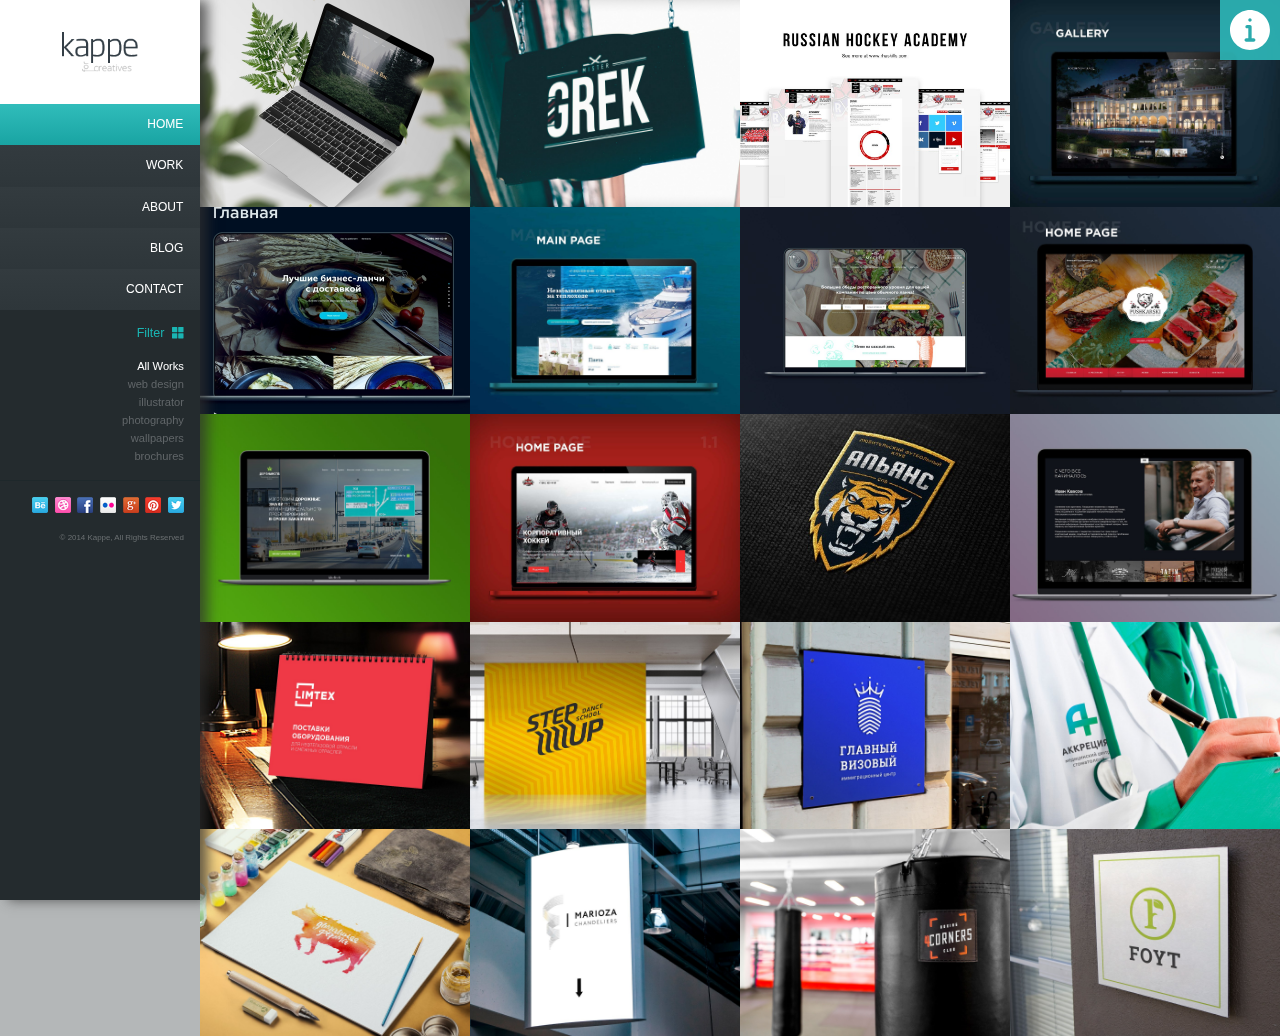
==== index.html @ 84b05da2 "Initial commit" ====
<!DOCTYPE html>
<html lang="ru">
<head>
    <meta charset="UTF-8">
    <title>Portfolio</title>
    <link rel="stylesheet" href="css/style.css">
    <script src="js/jquery.js"></script>
    <script src="js/control.js"></script>
</head>
<body>
   
   <div id="info_box">
       <ul>
           <li>
             <svg version="1.1" id="" xmlns="http://www.w3.org/2000/svg" xmlns:xlink="http://www.w3.org/1999/xlink" x="0px" y="0px"
	 viewBox="0 0 512.001 512.001" style="enable-background:new 0 0 512.001 512.001;" xml:space="preserve">
		<path d="M503.402,228.885L273.684,19.567c-10.083-9.189-25.288-9.188-35.367-0.001L8.598,228.886
			c-8.077,7.36-10.745,18.7-6.799,28.889c3.947,10.189,13.557,16.772,24.484,16.772h36.69v209.721
			c0,8.315,6.742,15.057,15.057,15.057h125.914c8.315,0,15.057-6.741,15.057-15.057V356.932h74.002v127.337
			c0,8.315,6.742,15.057,15.057,15.057h125.908c8.315,0,15.057-6.741,15.057-15.057V274.547h36.697
			c10.926,0,20.537-6.584,24.484-16.772C514.147,247.585,511.479,236.246,503.402,228.885z"/>
		<path d="M445.092,42.73H343.973l116.176,105.636v-90.58C460.149,49.471,453.408,42.73,445.092,42.73z"/>
</svg>
              9930 1234 5679 
           </li>
           <li>
             <svg version="1.1" id="" xmlns="http://www.w3.org/2000/svg" xmlns:xlink="http://www.w3.org/1999/xlink" x="0px" y="0px"
	 viewBox="0 0 512 512" style="enable-background:new 0 0 512 512;" xml:space="preserve">
			<path d="M10.688,95.156C80.958,154.667,204.26,259.365,240.5,292.01c4.865,4.406,10.083,6.646,15.5,6.646
				c5.406,0,10.615-2.219,15.469-6.604c36.271-32.677,159.573-137.385,229.844-196.896c4.375-3.698,5.042-10.198,1.5-14.719
				C494.625,69.99,482.417,64,469.333,64H42.667c-13.083,0-25.292,5.99-33.479,16.438C5.646,84.958,6.313,91.458,10.688,95.156z"/>
			<path d="M505.813,127.406c-3.781-1.76-8.229-1.146-11.375,1.542C416.51,195.01,317.052,279.688,285.76,307.885
				c-17.563,15.854-41.938,15.854-59.542-0.021c-33.354-30.052-145.042-125-208.656-178.917c-3.167-2.688-7.625-3.281-11.375-1.542
				C2.417,129.156,0,132.927,0,137.083v268.25C0,428.865,19.135,448,42.667,448h426.667C492.865,448,512,428.865,512,405.333
				v-268.25C512,132.927,509.583,129.146,505.813,127.406z"/>
</svg>
              contact@domain.com 
           </li>
           <li>
             <svg version="1.1" id="" xmlns="http://www.w3.org/2000/svg" xmlns:xlink="http://www.w3.org/1999/xlink" x="0px" y="0px"
	 viewBox="0 0 384 384" style="enable-background:new 0 0 384 384;" xml:space="preserve">
		<path d="M353.188,252.052c-23.51,0-46.594-3.677-68.469-10.906c-10.719-3.656-23.896-0.302-30.438,6.417l-43.177,32.594
			c-50.073-26.729-80.917-57.563-107.281-107.26l31.635-42.052c8.219-8.208,11.167-20.198,7.635-31.448
			c-7.26-21.99-10.948-45.063-10.948-68.583C132.146,13.823,118.323,0,101.333,0H30.813C13.823,0,0,13.823,0,30.813
			C0,225.563,158.438,384,353.188,384c16.99,0,30.813-13.823,30.813-30.813v-70.323C384,265.875,370.177,252.052,353.188,252.052z"
			/>
</svg>
              street address example 
           </li>
       </ul>
   </div>
   
    <header class="flex__jcontent_start">
        <div id="logo" class="main_flex__nowrap flex__jcontent_center flex__align-items_center">
            <img src="img/logo.png" alt="logo">
        </div>
        
        
        <button type="button" id="menu_btn">Menu</button>
        
        
        <nav id="main_nav">
            <li><a class="active" href="index.html">Home</a></li>
            <li><a href="work.html">Work</a></li>
            <li><a href="about.html">About</a></li>
            <li><a href="blog.html">Blog</a></li>
            <li><a href="contact.html">Contact</a></li>
        </nav>
        
        <div id="filter">
            <div id="title_filter" class="main_flex__nowrap flex__jcontent_end flex__align-content_center flex__align-items_center">
                Filter 
                <svg version="1.1" id="" xmlns="http://www.w3.org/2000/svg" xmlns:xlink="http://www.w3.org/1999/xlink" x="0px" y="0px"
	 viewBox="0 0 271.673 271.673" style="enable-background:new 0 0 271.673 271.673;" xml:space="preserve">

			<path d="M114.939,0H10.449C4.678,0,0,4.678,0,10.449v104.49c0,5.771,4.678,10.449,10.449,10.449h104.49
				c5.771,0,10.449-4.678,10.449-10.449V10.449C125.388,4.678,120.71,0,114.939,0z"/>
			<path d="M261.224,0h-104.49c-5.771,0-10.449,4.678-10.449,10.449v104.49c0,5.771,4.678,10.449,10.449,10.449h104.49
				c5.771,0,10.449-4.678,10.449-10.449V10.449C271.673,4.678,266.995,0,261.224,0z"/>
			<path d="M114.939,146.286H10.449C4.678,146.286,0,150.964,0,156.735v104.49c0,5.771,4.678,10.449,10.449,10.449h104.49
				c5.771,0,10.449-4.678,10.449-10.449v-104.49C125.388,150.964,120.71,146.286,114.939,146.286z"/>
			<path d="M261.224,146.286h-104.49c-5.771,0-10.449,4.678-10.449,10.449v104.49c0,5.771,4.678,10.449,10.449,10.449h104.49
				c5.771,0,10.449-4.678,10.449-10.449v-104.49C271.673,150.964,266.995,146.286,261.224,146.286z"/>
</svg>
            </div>
            
            <ul>
                <li><a class="active" href="#">All Works</a></li>
                <li><a href="#">web design</a></li>
                <li><a href="#">illustrator</a></li>
                <li><a href="#">photography</a></li>
                <li><a href="#">wallpapers</a></li>
                <li><a href="#">brochures</a></li>
            </ul>
        </div>
        
        <div id="soc_bar" class="main_flex__nowrap flex__jcontent_end flex__align-items_center">
            <a href="#"><img src="img/soc-icon/webicon-behance.png" alt=""></a>
            <a href="#"><img src="img/soc-icon/webicon-dribbble.png" alt=""></a>
            <a href="#"><img src="img/soc-icon/webicon-facebook.png" alt=""></a>
            <a href="#"><img src="img/soc-icon/webicon-flickr.png" alt=""></a>
            <a href="#"><img src="img/soc-icon/webicon-googleplus.png" alt=""></a>
            <a href="#"><img src="img/soc-icon/webicon-pinterest.png" alt=""></a>
            <a href="#"><img src="img/soc-icon/webicon-twitter.png" alt=""></a>
        </div>
        
        <P id="cop">© 2014 Kappe, All Rights Reserved</P>
        
    </header>
    
    <main>
        
        <div class="work_list main_flex flex__jcontent_start">
          
          <!-- первая работа -->
           
            <div class="work_box">
               
                <img src="img/Works/01_Karelia_Nord/01.jpg" alt="">
                
                <a href="#">
                    <h2>Cool App Design</h2>
                    <h3>development, mobile</h3>
                    <p class="arrow">
                        <svg  viewBox="-18 -18 572.00902 572"  xmlns="http://www.w3.org/2000/svg"><path d="m279.628906 143.855469c-4.851562-4.855469-12.722656-4.855469-17.582031 0-4.855469 4.851562-4.855469 12.726562 0 17.582031l94.164063 94.164062h-250.191407c-6.886719 0-12.472656 5.585938-12.472656 12.472657 0 6.890625 5.585937 12.472656 12.472656 12.472656h250.066407l-94.164063 94.164063c-2.335937 2.328124-3.648437 5.496093-3.648437 8.792968 0 3.300782 1.3125 6.460938 3.648437 8.792969 2.335937 2.355469 5.535156 3.660156 8.855469 3.617187 3.308594-.015624 6.484375-1.3125 8.851562-3.617187l115.367188-115.363281c2.347656-2.351563 3.65625-5.542969 3.621094-8.859375-.023438-3.308594-1.320313-6.472657-3.621094-8.851563zm0 0"/><path d="m268.15625-.0742188c-108.457031-.0195312-206.242188 65.3085938-247.746094 165.5117188-41.496094 100.207031-18.542968 215.542969 58.171875 292.210938 104.703125 104.703124 274.453125 104.703124 379.152344 0 104.699219-104.695313 104.699219-274.445313 0-379.148438-50.167969-50.453125-118.429687-78.746094-189.578125-78.5742188zm0 511.3554688c-134.074219 0-243.203125-109.132812-243.203125-243.207031s109.128906-243.203125 243.203125-243.203125 243.207031 109.128906 243.207031 243.203125-109.132812 243.207031-243.207031 243.207031zm0 0"/></svg>
                    </p>
                </a>
                
            </div>
               
            <!-- вторая работа -->
                
            <div class="work_box">
               
                <img src="img/Works/02_Mr_Greek/01.jpg" alt="">
                
                <a href="#">
                    <h2>Cool App Design</h2>
                    <h3>development, mobile</h3>
                    <p class="arrow">
                        <svg  viewBox="-18 -18 572.00902 572"  xmlns="http://www.w3.org/2000/svg"><path d="m279.628906 143.855469c-4.851562-4.855469-12.722656-4.855469-17.582031 0-4.855469 4.851562-4.855469 12.726562 0 17.582031l94.164063 94.164062h-250.191407c-6.886719 0-12.472656 5.585938-12.472656 12.472657 0 6.890625 5.585937 12.472656 12.472656 12.472656h250.066407l-94.164063 94.164063c-2.335937 2.328124-3.648437 5.496093-3.648437 8.792968 0 3.300782 1.3125 6.460938 3.648437 8.792969 2.335937 2.355469 5.535156 3.660156 8.855469 3.617187 3.308594-.015624 6.484375-1.3125 8.851562-3.617187l115.367188-115.363281c2.347656-2.351563 3.65625-5.542969 3.621094-8.859375-.023438-3.308594-1.320313-6.472657-3.621094-8.851563zm0 0"/><path d="m268.15625-.0742188c-108.457031-.0195312-206.242188 65.3085938-247.746094 165.5117188-41.496094 100.207031-18.542968 215.542969 58.171875 292.210938 104.703125 104.703124 274.453125 104.703124 379.152344 0 104.699219-104.695313 104.699219-274.445313 0-379.148438-50.167969-50.453125-118.429687-78.746094-189.578125-78.5742188zm0 511.3554688c-134.074219 0-243.203125-109.132812-243.203125-243.207031s109.128906-243.203125 243.203125-243.203125 243.207031 109.128906 243.207031 243.203125-109.132812 243.207031-243.207031 243.207031zm0 0"/></svg>
                    </p>
                </a>
                
            </div>
                  
            <!-- третья работа -->
                
            <div class="work_box">
               
                <img src="img/Works/03_Russian_Hockey_Academy/01.jpg" alt="">
                
                <a href="#">
                    <h2>Cool App Design</h2>
                    <h3>development, mobile</h3>
                    <p class="arrow">
                        <svg  viewBox="-18 -18 572.00902 572"  xmlns="http://www.w3.org/2000/svg"><path d="m279.628906 143.855469c-4.851562-4.855469-12.722656-4.855469-17.582031 0-4.855469 4.851562-4.855469 12.726562 0 17.582031l94.164063 94.164062h-250.191407c-6.886719 0-12.472656 5.585938-12.472656 12.472657 0 6.890625 5.585937 12.472656 12.472656 12.472656h250.066407l-94.164063 94.164063c-2.335937 2.328124-3.648437 5.496093-3.648437 8.792968 0 3.300782 1.3125 6.460938 3.648437 8.792969 2.335937 2.355469 5.535156 3.660156 8.855469 3.617187 3.308594-.015624 6.484375-1.3125 8.851562-3.617187l115.367188-115.363281c2.347656-2.351563 3.65625-5.542969 3.621094-8.859375-.023438-3.308594-1.320313-6.472657-3.621094-8.851563zm0 0"/><path d="m268.15625-.0742188c-108.457031-.0195312-206.242188 65.3085938-247.746094 165.5117188-41.496094 100.207031-18.542968 215.542969 58.171875 292.210938 104.703125 104.703124 274.453125 104.703124 379.152344 0 104.699219-104.695313 104.699219-274.445313 0-379.148438-50.167969-50.453125-118.429687-78.746094-189.578125-78.5742188zm0 511.3554688c-134.074219 0-243.203125-109.132812-243.203125-243.207031s109.128906-243.203125 243.203125-243.203125 243.207031 109.128906 243.207031 243.203125-109.132812 243.207031-243.207031 243.207031zm0 0"/></svg>
                    </p>
                </a>
                
            </div>
                 
            <!-- четвертая работа -->
                
            <div class="work_box">
               
                <img src="img/Works/04_GK_Portofino/01.jpg" alt="">
                
                <a href="#">
                    <h2>Cool App Design</h2>
                    <h3>development, mobile</h3>
                    <p class="arrow">
                        <svg  viewBox="-18 -18 572.00902 572"  xmlns="http://www.w3.org/2000/svg"><path d="m279.628906 143.855469c-4.851562-4.855469-12.722656-4.855469-17.582031 0-4.855469 4.851562-4.855469 12.726562 0 17.582031l94.164063 94.164062h-250.191407c-6.886719 0-12.472656 5.585938-12.472656 12.472657 0 6.890625 5.585937 12.472656 12.472656 12.472656h250.066407l-94.164063 94.164063c-2.335937 2.328124-3.648437 5.496093-3.648437 8.792968 0 3.300782 1.3125 6.460938 3.648437 8.792969 2.335937 2.355469 5.535156 3.660156 8.855469 3.617187 3.308594-.015624 6.484375-1.3125 8.851562-3.617187l115.367188-115.363281c2.347656-2.351563 3.65625-5.542969 3.621094-8.859375-.023438-3.308594-1.320313-6.472657-3.621094-8.851563zm0 0"/><path d="m268.15625-.0742188c-108.457031-.0195312-206.242188 65.3085938-247.746094 165.5117188-41.496094 100.207031-18.542968 215.542969 58.171875 292.210938 104.703125 104.703124 274.453125 104.703124 379.152344 0 104.699219-104.695313 104.699219-274.445313 0-379.148438-50.167969-50.453125-118.429687-78.746094-189.578125-78.5742188zm0 511.3554688c-134.074219 0-243.203125-109.132812-243.203125-243.207031s109.128906-243.203125 243.203125-243.203125 243.207031 109.128906 243.207031 243.203125-109.132812 243.207031-243.207031 243.207031zm0 0"/></svg>
                    </p>
                </a>
                
            </div>
                  
            <!-- пятая работа -->
                
            <div class="work_box">
               
                <img src="img/Works/05_True_Delivery/01.jpg" alt="">
                
                <a href="#">
                    <h2>Cool App Design</h2>
                    <h3>development, mobile</h3>
                    <p class="arrow">
                        <svg  viewBox="-18 -18 572.00902 572"  xmlns="http://www.w3.org/2000/svg"><path d="m279.628906 143.855469c-4.851562-4.855469-12.722656-4.855469-17.582031 0-4.855469 4.851562-4.855469 12.726562 0 17.582031l94.164063 94.164062h-250.191407c-6.886719 0-12.472656 5.585938-12.472656 12.472657 0 6.890625 5.585937 12.472656 12.472656 12.472656h250.066407l-94.164063 94.164063c-2.335937 2.328124-3.648437 5.496093-3.648437 8.792968 0 3.300782 1.3125 6.460938 3.648437 8.792969 2.335937 2.355469 5.535156 3.660156 8.855469 3.617187 3.308594-.015624 6.484375-1.3125 8.851562-3.617187l115.367188-115.363281c2.347656-2.351563 3.65625-5.542969 3.621094-8.859375-.023438-3.308594-1.320313-6.472657-3.621094-8.851563zm0 0"/><path d="m268.15625-.0742188c-108.457031-.0195312-206.242188 65.3085938-247.746094 165.5117188-41.496094 100.207031-18.542968 215.542969 58.171875 292.210938 104.703125 104.703124 274.453125 104.703124 379.152344 0 104.699219-104.695313 104.699219-274.445313 0-379.148438-50.167969-50.453125-118.429687-78.746094-189.578125-78.5742188zm0 511.3554688c-134.074219 0-243.203125-109.132812-243.203125-243.207031s109.128906-243.203125 243.203125-243.203125 243.207031 109.128906 243.207031 243.203125-109.132812 243.207031-243.207031 243.207031zm0 0"/></svg>
                    </p>
                </a>
                
            </div>
                  
            <!-- шестая работа -->
                
            <div class="work_box">
               
                <img src="img/Works/06_River_Line/01.jpg" alt="">
                
                <a href="#">
                    <h2>Cool App Design</h2>
                    <h3>development, mobile</h3>
                    <p class="arrow">
                        <svg  viewBox="-18 -18 572.00902 572"  xmlns="http://www.w3.org/2000/svg"><path d="m279.628906 143.855469c-4.851562-4.855469-12.722656-4.855469-17.582031 0-4.855469 4.851562-4.855469 12.726562 0 17.582031l94.164063 94.164062h-250.191407c-6.886719 0-12.472656 5.585938-12.472656 12.472657 0 6.890625 5.585937 12.472656 12.472656 12.472656h250.066407l-94.164063 94.164063c-2.335937 2.328124-3.648437 5.496093-3.648437 8.792968 0 3.300782 1.3125 6.460938 3.648437 8.792969 2.335937 2.355469 5.535156 3.660156 8.855469 3.617187 3.308594-.015624 6.484375-1.3125 8.851562-3.617187l115.367188-115.363281c2.347656-2.351563 3.65625-5.542969 3.621094-8.859375-.023438-3.308594-1.320313-6.472657-3.621094-8.851563zm0 0"/><path d="m268.15625-.0742188c-108.457031-.0195312-206.242188 65.3085938-247.746094 165.5117188-41.496094 100.207031-18.542968 215.542969 58.171875 292.210938 104.703125 104.703124 274.453125 104.703124 379.152344 0 104.699219-104.695313 104.699219-274.445313 0-379.148438-50.167969-50.453125-118.429687-78.746094-189.578125-78.5742188zm0 511.3554688c-134.074219 0-243.203125-109.132812-243.203125-243.207031s109.128906-243.203125 243.203125-243.203125 243.207031 109.128906 243.207031 243.203125-109.132812 243.207031-243.207031 243.207031zm0 0"/></svg>
                    </p>
                </a>
                
            </div>
                  
            <!-- седьмая работа -->
                
            <div class="work_box">
               
                <img src="img/Works/07_My_Cheff/01.jpg" alt="">
                
                <a href="#">
                    <h2>Cool App Design</h2>
                    <h3>development, mobile</h3>
                    <p class="arrow">
                        <svg  viewBox="-18 -18 572.00902 572"  xmlns="http://www.w3.org/2000/svg"><path d="m279.628906 143.855469c-4.851562-4.855469-12.722656-4.855469-17.582031 0-4.855469 4.851562-4.855469 12.726562 0 17.582031l94.164063 94.164062h-250.191407c-6.886719 0-12.472656 5.585938-12.472656 12.472657 0 6.890625 5.585937 12.472656 12.472656 12.472656h250.066407l-94.164063 94.164063c-2.335937 2.328124-3.648437 5.496093-3.648437 8.792968 0 3.300782 1.3125 6.460938 3.648437 8.792969 2.335937 2.355469 5.535156 3.660156 8.855469 3.617187 3.308594-.015624 6.484375-1.3125 8.851562-3.617187l115.367188-115.363281c2.347656-2.351563 3.65625-5.542969 3.621094-8.859375-.023438-3.308594-1.320313-6.472657-3.621094-8.851563zm0 0"/><path d="m268.15625-.0742188c-108.457031-.0195312-206.242188 65.3085938-247.746094 165.5117188-41.496094 100.207031-18.542968 215.542969 58.171875 292.210938 104.703125 104.703124 274.453125 104.703124 379.152344 0 104.699219-104.695313 104.699219-274.445313 0-379.148438-50.167969-50.453125-118.429687-78.746094-189.578125-78.5742188zm0 511.3554688c-134.074219 0-243.203125-109.132812-243.203125-243.207031s109.128906-243.203125 243.203125-243.203125 243.207031 109.128906 243.207031 243.203125-109.132812 243.207031-243.207031 243.207031zm0 0"/></svg>
                    </p>
                </a>
                
            </div>
                  
            <!-- восьмая работа -->
                
            <div class="work_box">
               
                <img src="img/Works/08_Pushkarski/01.jpg" alt="">
                
                <a href="#">
                    <h2>Cool App Design</h2>
                    <h3>development, mobile</h3>
                    <p class="arrow">
                        <svg  viewBox="-18 -18 572.00902 572"  xmlns="http://www.w3.org/2000/svg"><path d="m279.628906 143.855469c-4.851562-4.855469-12.722656-4.855469-17.582031 0-4.855469 4.851562-4.855469 12.726562 0 17.582031l94.164063 94.164062h-250.191407c-6.886719 0-12.472656 5.585938-12.472656 12.472657 0 6.890625 5.585937 12.472656 12.472656 12.472656h250.066407l-94.164063 94.164063c-2.335937 2.328124-3.648437 5.496093-3.648437 8.792968 0 3.300782 1.3125 6.460938 3.648437 8.792969 2.335937 2.355469 5.535156 3.660156 8.855469 3.617187 3.308594-.015624 6.484375-1.3125 8.851562-3.617187l115.367188-115.363281c2.347656-2.351563 3.65625-5.542969 3.621094-8.859375-.023438-3.308594-1.320313-6.472657-3.621094-8.851563zm0 0"/><path d="m268.15625-.0742188c-108.457031-.0195312-206.242188 65.3085938-247.746094 165.5117188-41.496094 100.207031-18.542968 215.542969 58.171875 292.210938 104.703125 104.703124 274.453125 104.703124 379.152344 0 104.699219-104.695313 104.699219-274.445313 0-379.148438-50.167969-50.453125-118.429687-78.746094-189.578125-78.5742188zm0 511.3554688c-134.074219 0-243.203125-109.132812-243.203125-243.207031s109.128906-243.203125 243.203125-243.203125 243.207031 109.128906 243.207031 243.203125-109.132812 243.207031-243.207031 243.207031zm0 0"/></svg>
                    </p>
                </a>
                
            </div>
                  
            <!-- девятая работа -->
                
            <div class="work_box">
               
                <img src="img/Works/09_Dor/01.jpg" alt="">
                
                <a href="#">
                    <h2>Cool App Design</h2>
                    <h3>development, mobile</h3>
                    <p class="arrow">
                        <svg  viewBox="-18 -18 572.00902 572"  xmlns="http://www.w3.org/2000/svg"><path d="m279.628906 143.855469c-4.851562-4.855469-12.722656-4.855469-17.582031 0-4.855469 4.851562-4.855469 12.726562 0 17.582031l94.164063 94.164062h-250.191407c-6.886719 0-12.472656 5.585938-12.472656 12.472657 0 6.890625 5.585937 12.472656 12.472656 12.472656h250.066407l-94.164063 94.164063c-2.335937 2.328124-3.648437 5.496093-3.648437 8.792968 0 3.300782 1.3125 6.460938 3.648437 8.792969 2.335937 2.355469 5.535156 3.660156 8.855469 3.617187 3.308594-.015624 6.484375-1.3125 8.851562-3.617187l115.367188-115.363281c2.347656-2.351563 3.65625-5.542969 3.621094-8.859375-.023438-3.308594-1.320313-6.472657-3.621094-8.851563zm0 0"/><path d="m268.15625-.0742188c-108.457031-.0195312-206.242188 65.3085938-247.746094 165.5117188-41.496094 100.207031-18.542968 215.542969 58.171875 292.210938 104.703125 104.703124 274.453125 104.703124 379.152344 0 104.699219-104.695313 104.699219-274.445313 0-379.148438-50.167969-50.453125-118.429687-78.746094-189.578125-78.5742188zm0 511.3554688c-134.074219 0-243.203125-109.132812-243.203125-243.207031s109.128906-243.203125 243.203125-243.203125 243.207031 109.128906 243.207031 243.203125-109.132812 243.207031-243.207031 243.207031zm0 0"/></svg>
                    </p>
                </a>
                
            </div>
                  
            <!-- десятая работа -->
                
            <div class="work_box">
               
                <img src="img/Works/10_Red_Star/01.jpg" alt="">
                
                <a href="#">
                    <h2>Cool App Design</h2>
                    <h3>development, mobile</h3>
                    <p class="arrow">
                        <svg  viewBox="-18 -18 572.00902 572"  xmlns="http://www.w3.org/2000/svg"><path d="m279.628906 143.855469c-4.851562-4.855469-12.722656-4.855469-17.582031 0-4.855469 4.851562-4.855469 12.726562 0 17.582031l94.164063 94.164062h-250.191407c-6.886719 0-12.472656 5.585938-12.472656 12.472657 0 6.890625 5.585937 12.472656 12.472656 12.472656h250.066407l-94.164063 94.164063c-2.335937 2.328124-3.648437 5.496093-3.648437 8.792968 0 3.300782 1.3125 6.460938 3.648437 8.792969 2.335937 2.355469 5.535156 3.660156 8.855469 3.617187 3.308594-.015624 6.484375-1.3125 8.851562-3.617187l115.367188-115.363281c2.347656-2.351563 3.65625-5.542969 3.621094-8.859375-.023438-3.308594-1.320313-6.472657-3.621094-8.851563zm0 0"/><path d="m268.15625-.0742188c-108.457031-.0195312-206.242188 65.3085938-247.746094 165.5117188-41.496094 100.207031-18.542968 215.542969 58.171875 292.210938 104.703125 104.703124 274.453125 104.703124 379.152344 0 104.699219-104.695313 104.699219-274.445313 0-379.148438-50.167969-50.453125-118.429687-78.746094-189.578125-78.5742188zm0 511.3554688c-134.074219 0-243.203125-109.132812-243.203125-243.207031s109.128906-243.203125 243.203125-243.203125 243.207031 109.128906 243.207031 243.203125-109.132812 243.207031-243.207031 243.207031zm0 0"/></svg>
                    </p>
                </a>
                
            </div>
                  
            <!-- одиннадцатая работа -->
                
            <div class="work_box">
               
                <img src="img/Works/11_Al/01.jpg" alt="">
                
                <a href="#">
                    <h2>Cool App Design</h2>
                    <h3>development, mobile</h3>
                    <p class="arrow">
                        <svg  viewBox="-18 -18 572.00902 572"  xmlns="http://www.w3.org/2000/svg"><path d="m279.628906 143.855469c-4.851562-4.855469-12.722656-4.855469-17.582031 0-4.855469 4.851562-4.855469 12.726562 0 17.582031l94.164063 94.164062h-250.191407c-6.886719 0-12.472656 5.585938-12.472656 12.472657 0 6.890625 5.585937 12.472656 12.472656 12.472656h250.066407l-94.164063 94.164063c-2.335937 2.328124-3.648437 5.496093-3.648437 8.792968 0 3.300782 1.3125 6.460938 3.648437 8.792969 2.335937 2.355469 5.535156 3.660156 8.855469 3.617187 3.308594-.015624 6.484375-1.3125 8.851562-3.617187l115.367188-115.363281c2.347656-2.351563 3.65625-5.542969 3.621094-8.859375-.023438-3.308594-1.320313-6.472657-3.621094-8.851563zm0 0"/><path d="m268.15625-.0742188c-108.457031-.0195312-206.242188 65.3085938-247.746094 165.5117188-41.496094 100.207031-18.542968 215.542969 58.171875 292.210938 104.703125 104.703124 274.453125 104.703124 379.152344 0 104.699219-104.695313 104.699219-274.445313 0-379.148438-50.167969-50.453125-118.429687-78.746094-189.578125-78.5742188zm0 511.3554688c-134.074219 0-243.203125-109.132812-243.203125-243.207031s109.128906-243.203125 243.203125-243.203125 243.207031 109.128906 243.207031 243.203125-109.132812 243.207031-243.207031 243.207031zm0 0"/></svg>
                    </p>
                </a>
                
            </div>
                  
            <!-- двенадцатая работа -->
                
            <div class="work_box">
               
                <img src="img/Works/12_Stories/01.jpg" alt="">
                
                <a href="#">
                    <h2>Cool App Design</h2>
                    <h3>development, mobile</h3>
                    <p class="arrow">
                        <svg  viewBox="-18 -18 572.00902 572"  xmlns="http://www.w3.org/2000/svg"><path d="m279.628906 143.855469c-4.851562-4.855469-12.722656-4.855469-17.582031 0-4.855469 4.851562-4.855469 12.726562 0 17.582031l94.164063 94.164062h-250.191407c-6.886719 0-12.472656 5.585938-12.472656 12.472657 0 6.890625 5.585937 12.472656 12.472656 12.472656h250.066407l-94.164063 94.164063c-2.335937 2.328124-3.648437 5.496093-3.648437 8.792968 0 3.300782 1.3125 6.460938 3.648437 8.792969 2.335937 2.355469 5.535156 3.660156 8.855469 3.617187 3.308594-.015624 6.484375-1.3125 8.851562-3.617187l115.367188-115.363281c2.347656-2.351563 3.65625-5.542969 3.621094-8.859375-.023438-3.308594-1.320313-6.472657-3.621094-8.851563zm0 0"/><path d="m268.15625-.0742188c-108.457031-.0195312-206.242188 65.3085938-247.746094 165.5117188-41.496094 100.207031-18.542968 215.542969 58.171875 292.210938 104.703125 104.703124 274.453125 104.703124 379.152344 0 104.699219-104.695313 104.699219-274.445313 0-379.148438-50.167969-50.453125-118.429687-78.746094-189.578125-78.5742188zm0 511.3554688c-134.074219 0-243.203125-109.132812-243.203125-243.207031s109.128906-243.203125 243.203125-243.203125 243.207031 109.128906 243.207031 243.203125-109.132812 243.207031-243.207031 243.207031zm0 0"/></svg>
                    </p>
                </a>
                
            </div>
               
             <!-- тринадцатая работа -->
                
            <div class="work_box">
               
                <img src="img/Works/13_Limtex/01.jpg" alt="">
                
                <a href="#">
                    <h2>Cool App Design</h2>
                    <h3>development, mobile</h3>
                    <p class="arrow">
                        <svg  viewBox="-18 -18 572.00902 572"  xmlns="http://www.w3.org/2000/svg"><path d="m279.628906 143.855469c-4.851562-4.855469-12.722656-4.855469-17.582031 0-4.855469 4.851562-4.855469 12.726562 0 17.582031l94.164063 94.164062h-250.191407c-6.886719 0-12.472656 5.585938-12.472656 12.472657 0 6.890625 5.585937 12.472656 12.472656 12.472656h250.066407l-94.164063 94.164063c-2.335937 2.328124-3.648437 5.496093-3.648437 8.792968 0 3.300782 1.3125 6.460938 3.648437 8.792969 2.335937 2.355469 5.535156 3.660156 8.855469 3.617187 3.308594-.015624 6.484375-1.3125 8.851562-3.617187l115.367188-115.363281c2.347656-2.351563 3.65625-5.542969 3.621094-8.859375-.023438-3.308594-1.320313-6.472657-3.621094-8.851563zm0 0"/><path d="m268.15625-.0742188c-108.457031-.0195312-206.242188 65.3085938-247.746094 165.5117188-41.496094 100.207031-18.542968 215.542969 58.171875 292.210938 104.703125 104.703124 274.453125 104.703124 379.152344 0 104.699219-104.695313 104.699219-274.445313 0-379.148438-50.167969-50.453125-118.429687-78.746094-189.578125-78.5742188zm0 511.3554688c-134.074219 0-243.203125-109.132812-243.203125-243.207031s109.128906-243.203125 243.203125-243.203125 243.207031 109.128906 243.207031 243.203125-109.132812 243.207031-243.207031 243.207031zm0 0"/></svg>
                    </p>
                </a>
                
            </div>
           
                <!-- четырнадцатая работа -->
                
            <div class="work_box">
               
                <img src="img/Works/14_Step_up/01.jpg" alt="">
                
                <a href="#">
                    <h2>Cool App Design</h2>
                    <h3>development, mobile</h3>
                    <p class="arrow">
                        <svg  viewBox="-18 -18 572.00902 572"  xmlns="http://www.w3.org/2000/svg"><path d="m279.628906 143.855469c-4.851562-4.855469-12.722656-4.855469-17.582031 0-4.855469 4.851562-4.855469 12.726562 0 17.582031l94.164063 94.164062h-250.191407c-6.886719 0-12.472656 5.585938-12.472656 12.472657 0 6.890625 5.585937 12.472656 12.472656 12.472656h250.066407l-94.164063 94.164063c-2.335937 2.328124-3.648437 5.496093-3.648437 8.792968 0 3.300782 1.3125 6.460938 3.648437 8.792969 2.335937 2.355469 5.535156 3.660156 8.855469 3.617187 3.308594-.015624 6.484375-1.3125 8.851562-3.617187l115.367188-115.363281c2.347656-2.351563 3.65625-5.542969 3.621094-8.859375-.023438-3.308594-1.320313-6.472657-3.621094-8.851563zm0 0"/><path d="m268.15625-.0742188c-108.457031-.0195312-206.242188 65.3085938-247.746094 165.5117188-41.496094 100.207031-18.542968 215.542969 58.171875 292.210938 104.703125 104.703124 274.453125 104.703124 379.152344 0 104.699219-104.695313 104.699219-274.445313 0-379.148438-50.167969-50.453125-118.429687-78.746094-189.578125-78.5742188zm0 511.3554688c-134.074219 0-243.203125-109.132812-243.203125-243.207031s109.128906-243.203125 243.203125-243.203125 243.207031 109.128906 243.207031 243.203125-109.132812 243.207031-243.207031 243.207031zm0 0"/></svg>
                    </p>
                </a>
                
            </div>
                         
                <!-- 15 работа -->
                
            <div class="work_box">
               
                <img src="img/Works/15_main_visa/01.jpg" alt="">
                
                <a href="#">
                    <h2>Cool App Design</h2>
                    <h3>development, mobile</h3>
                    <p class="arrow">
                        <svg  viewBox="-18 -18 572.00902 572"  xmlns="http://www.w3.org/2000/svg"><path d="m279.628906 143.855469c-4.851562-4.855469-12.722656-4.855469-17.582031 0-4.855469 4.851562-4.855469 12.726562 0 17.582031l94.164063 94.164062h-250.191407c-6.886719 0-12.472656 5.585938-12.472656 12.472657 0 6.890625 5.585937 12.472656 12.472656 12.472656h250.066407l-94.164063 94.164063c-2.335937 2.328124-3.648437 5.496093-3.648437 8.792968 0 3.300782 1.3125 6.460938 3.648437 8.792969 2.335937 2.355469 5.535156 3.660156 8.855469 3.617187 3.308594-.015624 6.484375-1.3125 8.851562-3.617187l115.367188-115.363281c2.347656-2.351563 3.65625-5.542969 3.621094-8.859375-.023438-3.308594-1.320313-6.472657-3.621094-8.851563zm0 0"/><path d="m268.15625-.0742188c-108.457031-.0195312-206.242188 65.3085938-247.746094 165.5117188-41.496094 100.207031-18.542968 215.542969 58.171875 292.210938 104.703125 104.703124 274.453125 104.703124 379.152344 0 104.699219-104.695313 104.699219-274.445313 0-379.148438-50.167969-50.453125-118.429687-78.746094-189.578125-78.5742188zm0 511.3554688c-134.074219 0-243.203125-109.132812-243.203125-243.207031s109.128906-243.203125 243.203125-243.203125 243.207031 109.128906 243.207031 243.203125-109.132812 243.207031-243.207031 243.207031zm0 0"/></svg>
                    </p>
                </a>
                
            </div>
                         
                <!-- 16 работа -->
                
            <div class="work_box">
               
                <img src="img/Works/16_accre/01.jpg" alt="">
                
                <a href="#">
                    <h2>Cool App Design</h2>
                    <h3>development, mobile</h3>
                    <p class="arrow">
                        <svg  viewBox="-18 -18 572.00902 572"  xmlns="http://www.w3.org/2000/svg"><path d="m279.628906 143.855469c-4.851562-4.855469-12.722656-4.855469-17.582031 0-4.855469 4.851562-4.855469 12.726562 0 17.582031l94.164063 94.164062h-250.191407c-6.886719 0-12.472656 5.585938-12.472656 12.472657 0 6.890625 5.585937 12.472656 12.472656 12.472656h250.066407l-94.164063 94.164063c-2.335937 2.328124-3.648437 5.496093-3.648437 8.792968 0 3.300782 1.3125 6.460938 3.648437 8.792969 2.335937 2.355469 5.535156 3.660156 8.855469 3.617187 3.308594-.015624 6.484375-1.3125 8.851562-3.617187l115.367188-115.363281c2.347656-2.351563 3.65625-5.542969 3.621094-8.859375-.023438-3.308594-1.320313-6.472657-3.621094-8.851563zm0 0"/><path d="m268.15625-.0742188c-108.457031-.0195312-206.242188 65.3085938-247.746094 165.5117188-41.496094 100.207031-18.542968 215.542969 58.171875 292.210938 104.703125 104.703124 274.453125 104.703124 379.152344 0 104.699219-104.695313 104.699219-274.445313 0-379.148438-50.167969-50.453125-118.429687-78.746094-189.578125-78.5742188zm0 511.3554688c-134.074219 0-243.203125-109.132812-243.203125-243.207031s109.128906-243.203125 243.203125-243.203125 243.207031 109.128906 243.207031 243.203125-109.132812 243.207031-243.207031 243.207031zm0 0"/></svg>
                    </p>
                </a>
                
            </div>
                         
            <!-- 17 работа -->
                
            <div class="work_box">
               
                <img src="img/Works/17_ferma/01.jpg" alt="">
                
                <a href="#">
                    <h2>Cool App Design</h2>
                    <h3>development, mobile</h3>
                    <p class="arrow">
                        <svg  viewBox="-18 -18 572.00902 572"  xmlns="http://www.w3.org/2000/svg"><path d="m279.628906 143.855469c-4.851562-4.855469-12.722656-4.855469-17.582031 0-4.855469 4.851562-4.855469 12.726562 0 17.582031l94.164063 94.164062h-250.191407c-6.886719 0-12.472656 5.585938-12.472656 12.472657 0 6.890625 5.585937 12.472656 12.472656 12.472656h250.066407l-94.164063 94.164063c-2.335937 2.328124-3.648437 5.496093-3.648437 8.792968 0 3.300782 1.3125 6.460938 3.648437 8.792969 2.335937 2.355469 5.535156 3.660156 8.855469 3.617187 3.308594-.015624 6.484375-1.3125 8.851562-3.617187l115.367188-115.363281c2.347656-2.351563 3.65625-5.542969 3.621094-8.859375-.023438-3.308594-1.320313-6.472657-3.621094-8.851563zm0 0"/><path d="m268.15625-.0742188c-108.457031-.0195312-206.242188 65.3085938-247.746094 165.5117188-41.496094 100.207031-18.542968 215.542969 58.171875 292.210938 104.703125 104.703124 274.453125 104.703124 379.152344 0 104.699219-104.695313 104.699219-274.445313 0-379.148438-50.167969-50.453125-118.429687-78.746094-189.578125-78.5742188zm0 511.3554688c-134.074219 0-243.203125-109.132812-243.203125-243.207031s109.128906-243.203125 243.203125-243.203125 243.207031 109.128906 243.207031 243.203125-109.132812 243.207031-243.207031 243.207031zm0 0"/></svg>
                    </p>
                </a>
                
            </div>
                         
            <!-- 18 работа -->
                
            <div class="work_box">
               
                <img src="img/Works/18_Marioza/01.jpg" alt="">
                
                <a href="#">
                    <h2>Cool App Design</h2>
                    <h3>development, mobile</h3>
                    <p class="arrow">
                        <svg  viewBox="-18 -18 572.00902 572"  xmlns="http://www.w3.org/2000/svg"><path d="m279.628906 143.855469c-4.851562-4.855469-12.722656-4.855469-17.582031 0-4.855469 4.851562-4.855469 12.726562 0 17.582031l94.164063 94.164062h-250.191407c-6.886719 0-12.472656 5.585938-12.472656 12.472657 0 6.890625 5.585937 12.472656 12.472656 12.472656h250.066407l-94.164063 94.164063c-2.335937 2.328124-3.648437 5.496093-3.648437 8.792968 0 3.300782 1.3125 6.460938 3.648437 8.792969 2.335937 2.355469 5.535156 3.660156 8.855469 3.617187 3.308594-.015624 6.484375-1.3125 8.851562-3.617187l115.367188-115.363281c2.347656-2.351563 3.65625-5.542969 3.621094-8.859375-.023438-3.308594-1.320313-6.472657-3.621094-8.851563zm0 0"/><path d="m268.15625-.0742188c-108.457031-.0195312-206.242188 65.3085938-247.746094 165.5117188-41.496094 100.207031-18.542968 215.542969 58.171875 292.210938 104.703125 104.703124 274.453125 104.703124 379.152344 0 104.699219-104.695313 104.699219-274.445313 0-379.148438-50.167969-50.453125-118.429687-78.746094-189.578125-78.5742188zm0 511.3554688c-134.074219 0-243.203125-109.132812-243.203125-243.207031s109.128906-243.203125 243.203125-243.203125 243.207031 109.128906 243.207031 243.203125-109.132812 243.207031-243.207031 243.207031zm0 0"/></svg>
                    </p>
                </a>
                
            </div>
                         
             <!-- 19 работа -->
                
            <div class="work_box">
               
                <img src="img/Works/19_4corners/01.jpg" alt="">
                
                <a href="#">
                    <h2>Cool App Design</h2>
                    <h3>development, mobile</h3>
                    <p class="arrow">
                        <svg  viewBox="-18 -18 572.00902 572"  xmlns="http://www.w3.org/2000/svg"><path d="m279.628906 143.855469c-4.851562-4.855469-12.722656-4.855469-17.582031 0-4.855469 4.851562-4.855469 12.726562 0 17.582031l94.164063 94.164062h-250.191407c-6.886719 0-12.472656 5.585938-12.472656 12.472657 0 6.890625 5.585937 12.472656 12.472656 12.472656h250.066407l-94.164063 94.164063c-2.335937 2.328124-3.648437 5.496093-3.648437 8.792968 0 3.300782 1.3125 6.460938 3.648437 8.792969 2.335937 2.355469 5.535156 3.660156 8.855469 3.617187 3.308594-.015624 6.484375-1.3125 8.851562-3.617187l115.367188-115.363281c2.347656-2.351563 3.65625-5.542969 3.621094-8.859375-.023438-3.308594-1.320313-6.472657-3.621094-8.851563zm0 0"/><path d="m268.15625-.0742188c-108.457031-.0195312-206.242188 65.3085938-247.746094 165.5117188-41.496094 100.207031-18.542968 215.542969 58.171875 292.210938 104.703125 104.703124 274.453125 104.703124 379.152344 0 104.699219-104.695313 104.699219-274.445313 0-379.148438-50.167969-50.453125-118.429687-78.746094-189.578125-78.5742188zm0 511.3554688c-134.074219 0-243.203125-109.132812-243.203125-243.207031s109.128906-243.203125 243.203125-243.203125 243.207031 109.128906 243.207031 243.203125-109.132812 243.207031-243.207031 243.207031zm0 0"/></svg>
                    </p>
                </a>
                
            </div>
                         
            <!-- 20 работа -->
                
            <div class="work_box">
               
                <img src="img/Works/20_Foyt/01.jpg" alt="">
                
                <a href="#">
                    <h2>Cool App Design</h2>
                    <h3>development, mobile</h3>
                    <p class="arrow">
                        <svg  viewBox="-18 -18 572.00902 572"  xmlns="http://www.w3.org/2000/svg"><path d="m279.628906 143.855469c-4.851562-4.855469-12.722656-4.855469-17.582031 0-4.855469 4.851562-4.855469 12.726562 0 17.582031l94.164063 94.164062h-250.191407c-6.886719 0-12.472656 5.585938-12.472656 12.472657 0 6.890625 5.585937 12.472656 12.472656 12.472656h250.066407l-94.164063 94.164063c-2.335937 2.328124-3.648437 5.496093-3.648437 8.792968 0 3.300782 1.3125 6.460938 3.648437 8.792969 2.335937 2.355469 5.535156 3.660156 8.855469 3.617187 3.308594-.015624 6.484375-1.3125 8.851562-3.617187l115.367188-115.363281c2.347656-2.351563 3.65625-5.542969 3.621094-8.859375-.023438-3.308594-1.320313-6.472657-3.621094-8.851563zm0 0"/><path d="m268.15625-.0742188c-108.457031-.0195312-206.242188 65.3085938-247.746094 165.5117188-41.496094 100.207031-18.542968 215.542969 58.171875 292.210938 104.703125 104.703124 274.453125 104.703124 379.152344 0 104.699219-104.695313 104.699219-274.445313 0-379.148438-50.167969-50.453125-118.429687-78.746094-189.578125-78.5742188zm0 511.3554688c-134.074219 0-243.203125-109.132812-243.203125-243.207031s109.128906-243.203125 243.203125-243.203125 243.207031 109.128906 243.207031 243.203125-109.132812 243.207031-243.207031 243.207031zm0 0"/></svg>
                    </p>
                </a>
                
            </div>
                          
                  
        </div>
        
    </main>
    
    <div id="info">
        <svg  viewBox="0 0 512 512"  xmlns="http://www.w3.org/2000/svg"><path d="m256 0c-141.164062 0-256 114.835938-256 256s114.835938 256 256 256 256-114.835938 256-256-114.835938-256-256-256zm0 106.667969c11.777344 0 21.332031 9.554687 21.332031 21.332031s-9.554687 21.332031-21.332031 21.332031-21.332031-9.554687-21.332031-21.332031 9.554687-21.332031 21.332031-21.332031zm48 298.664062h-96c-11.796875 0-21.332031-9.554687-21.332031-21.332031s9.535156-21.332031 21.332031-21.332031h26.667969v-128h-16c-11.796875 0-21.335938-9.558594-21.335938-21.335938 0-11.773437 9.539063-21.332031 21.335938-21.332031h37.332031c11.796875 0 21.332031 9.558594 21.332031 21.332031v149.335938h26.667969c11.796875 0 21.332031 9.554687 21.332031 21.332031s-9.535156 21.332031-21.332031 21.332031zm0 0"/></svg>
    </div>
    
</body>
</html>
---- css/style.css ----
* {
    margin: 0;
    padding; 0;
}

ul {
    padding: 0;
}

@charset utf-8;


/* бордербокс что бы учитывалась обводка в размеры для всех браузеров */
* {
    -webkit- box-sizing: border-box;
    -moz- box-sizing: border-box;
    -ms- box-sizing:border-box;
    box-sizing: border-box;
}

/* плавная анимация для ссылок и кнопок при наведении*/

a, a:hover, button, button:hover, anime {
    -moz- transition: all 200ms linear;
    -ms- transition: all 200ms linear;
    -o- transition: all 200ms linear;
    -webkit- transition: all 200ms linear;
    cursor: pointer;
}


/* флэкс фрэймворк: набор классов  */

.main_flex {
    display:flex;
    display:
    -webkit-flex;
    -webkit-flex-flow:row wrap;
    flex-flow:row wrap;
}
.main_flex__nowrap { 
    display:flex;display:-webkit-flex;-webkit-flex-flow:row nowrap;flex-flow:row nowrap;
}
.flex__jcontent_between{
    justify-content:space-between;
    -webkit-justify-content:space-between;
}
.flex__jcontent_start{
    justify-content:flex-start;
    -webkit-justify-content:flex-start;
}
.flex__jcontent_end{
    justify-content:flex-end;
    -webkit-justify-content:flex-end;
}
.flex__jcontent_center{
    justify-content:center;
    -webkit-justify-content:center;
}
.flex__jcontent_around{
    justify-content:space-around;
    -webkit-justify-content:space-around;
}
.flex__auto{
    flex:auto;
    -webkit-flex:auto;
    -ms-flex:auto;
}
.flex__align-items_start{
    align-items:flex-start;
    -webkit-align-items:flex-start;
}
.flex__align-items_end{
    align-items:flex-end;
    -webkit-align-items:flex-end;
}
.flex__align-items_baseline{
    align-items:baseline;
    -webkit-align-items:baseline;
}
.flex__align-items_stretch{
    align-items:stretch;
    -webkit-align-items:stretch;
}
.flex__align-items_center{
    align-items:center;
    -webkit-align-items:center;
}
.flex__align-content_flex-start{
    align-content:flex-start;
    -webkit-align-content:flex-start;
}
.flex__align-content_flex-end{
    align-content:flex-end;
    -webkit-align-content:flex-end;
}
.flex__align-content_space-between{
    align-content:space-between;
    -webkit-align-content:space-between;
}
.flex__align-content_center{
    align-content:center;-webkit-align-content:center;
}
.flex__align-content_space-around{
    align-content:space-around;
    -webkit-align-content:space-around;
}
.flex__align-content_stretch{
    align-content:stretch;
    -webkit-align-content:stretch;
}
.flex__flex-grow_01{flex-grow:1;-webkit-flex-grow:1}
.flex__flex-grow_02{flex-grow:2;-webkit-flex-grow:2}
.flex__flex-grow_03{flex-grow:3;-webkit-flex-grow:3}
.flex__flex-grow_04{flex-grow:4;-webkit-flex-grow:4}.w5{width:5%;max-width:5%}.w10{width:10%;max-width:10%}.w15{width:15%;max-width:15%}.w20{width:20%;max-width:20%}.w25{width:25%;max-width:25%}.w30{width:30%;max-width:30%}.w35{width:35%;max-width:35%}.w40{width:40%;max-width:40%}.w45{width:45%;max-width:45%}.w50{width:50%;max-width:50%}.w55{width:55%;max-width:55%}.w60{width:30%;max-width:60%}.w65{width:65%;max-width:65%}.w70{width:70%;max-width:70%}.w75{width:75%;max-width:75%}.w80{width:80%;max-width:80%}.w85{width:85%;max-width:85%}.w90{width:90%;max-width:90%}.w95{width:95%;max-width:95%}.w100{width:100%;max-width:100%}
.main_flex__nowrap_reverse {display:flex;display:-webkit-flex;-webkit-flex-flow:row-reverse nowrap;flex-flow:row-reverse nowrap}

body{
    font-family: "segoe UI", "Veranda", sans-serif;
    background-color: #b4b7b8;
}

header {
    position: fixed;
    top: 0;
    left: 0; 
    z-index: 50;
    height: 100vh;
    width: 15.62vw;
    background-color: #242b2e;
    color: #6b7072;
    box-shadow: 8px 0px 12px 0px rgba(47, 47, 47, 0.72);
    flex-direction: column;
    display: flex;
}
#logo {
    width: 100%;
    height: 11.57vh;
    background-color: #fff;
    
}
#logo img {
    width: 6vw;
}

#main_nav a{
    text-decoration: none;
    text-transform: uppercase;
    color: #fff;
    font-size: 0.94vmax;
    line-height: 1.66vmax;
    height: 3.22vmax;
    width: 100%;
    display: flex;
    flex-flow: row nowrap;
    justify-content: flex-end;
    align-content: center;
    background-color: #30383c;
    align-items: center;
    
    background: rgb(51,59,63); /* Old browsers */
    background: -moz-linear-gradient(top,  rgba(51,59,63,1) 0%, rgba(46,54,58,1) 100%); /* FF3.6-15 */
    background: -webkit-linear-gradient(top,  rgba(51,59,63,1) 0%,rgba(46,54,58,1) 100%); /* Chrome10-25,Safari5.1-6 */
    background: linear-gradient(to bottom,  rgba(51,59,63,1) 0%,rgba(46,54,58,1) 100%); /* W3C, IE10+, FF16+, Chrome26+, Opera12+, Safari7+ */
    filter: progid:DXImageTransform.Microsoft.gradient( startColorstr='#333b3f', endColorstr='#2e363a',GradientType=0 ); /* IE6-9 */

padding-right: 1.3vmax;   
}

#main_nav a:hover {
    
        background: rgb(48,188,186); /* Old browsers */
        background: -moz-linear-gradient(top,  rgba(48,188,186,1) 2%, rgba(25,164,163,1) 100%); /* FF3.6-15 */
        background: -webkit-linear-gradient(top,  rgba(48,188,186,1) 2%,rgba(25,164,163,1) 100%); /* Chrome10-25,Safari5.1-6 */
        background: linear-gradient(to bottom,  rgba(48,188,186,1) 2%,rgba(25,164,163,1) 100%); /* W3C, IE10+, FF16+, Chrome26+, Opera12+, Safari7+ */
        filter: progid:DXImageTransform.Microsoft.gradient( startColorstr='#30bcba', endColorstr='#19a4a3',GradientType=0 ); /* IE6-9 */

}

nav li {
    list-style: none;
}

#title_filter {
    color: #1ab5b3;
    fill: #1ab5b3;
    font-size: 0.98vmax;
    padding: 1.25vmax;
}

#title_filter svg {
   width: 0.9vmax;
    height: 0.9vmax;
    margin-left: 0.62vmax;
}

#filter li {
    list-style: none;
    width: 100%;
    text-align: right;    
}

#filter a {
    font-size: 0.87vmax;
    line-height: 1.25vmax;
    padding: 0.41vmax 1.25vmax;
    text-decoration: none;
    color: #616669;
    
}

#filter .active {
    color: #fff;
}

#filter a:hover {
    color: #fff;
}

#soc_bar img{
    width: 1.25vmax;
    height: 1.25vmax;
}

#soc_bar a {
    margin-left: 0.52vmax;
}

#soc_bar a:hover {
    transform: scale(0.9);
}

#soc_bar {
    padding: 1.25vmax;
    border-top: 1px solid #1e282b;
    width: 100%;
    margin-top: 1.25vmax;
}

#cop {
    color: #6b7072;
    text-align: right;
    font-size: 0.62vmax;
    padding-right: 1.25vmax;
}

/* Основная часть где будут сами работы. Делать основную часть на оставшуюся часть экрана не будем, потому что при скролинге будет появляться горизонтальный ползунок. 

Что бы этого избежать сделаем часть Main  во весь экран,  а что бы боковой Сайд бар (head) не перекрывал часть работ, сделаем отступ со стороны этого сайдбара, то есть слева*/

main {
    width: 100%;
    min-height: 100vh;
    padding-left: 15.62vw;
}

.work_box {
    height: 16.19vw;
    max-width: 21.09vw;
    width: 25%;
    position: relative;
    overflow: hidden;
}

.work_box img {
    object-fit: cover;
    width: 100%;
    height: 16.19vw;
    position: absolute;
    z-index: 1;
}
.work_box a {
    position: absolute;
    z-index: 2;
    top: 0;
    left: 0;
    display: flex;
    width: 100%;
    height: inherit;
    background-color: rgba(45,184,185,0.9);
    color: #fff;
    flex-flow: column nowrap;
    justify-content: center;
    align-items: center;
    text-decoration: none;
    opacity: 0;
}

.arrow {
    width: 3vw;
    height: 3vw;
    fill: #fff;
}

.work_box h2 {
    font-size: 1.25vw;
    font-weight: 400;
    margin-bottom: 0.78vw;
}

.work_box h3 {
    font-size: 0.62vw;
    font-weight: 400;
}

.work_box h3:after {
    content: "";
    width: 50%;
    height: 1px;
    margin: 1vw auto;
    display: block;
    background-color: #fff;
}

.work_box a:hover {
    opacity: 1;
}


/* значок справа вверху информация. Только на главном экране*/

#info {
    position: fixed;
    top: 0;
    right: 0;
    z-index: 5;
    width: 4.68vw;
    height: 4.68vw;
    background-color: rgba(45,184,185,0.9);
    fill: #fff;
    padding: 0.78vw;
    cursor: pointer;
}
 
#main_nav .active {
        background: rgb(48,188,186); /* Old browsers */
        background: -moz-linear-gradient(top,  rgba(48,188,186,1) 2%, rgba(25,164,163,1) 100%); /* FF3.6-15 */
        background: -webkit-linear-gradient(top,  rgba(48,188,186,1) 2%,rgba(25,164,163,1) 100%); /* Chrome10-25,Safari5.1-6 */
        background: linear-gradient(to bottom,  rgba(48,188,186,1) 2%,rgba(25,164,163,1) 100%); /* W3C, IE10+, FF16+, Chrome26+, Opera12+, Safari7+ */
        filter: progid:DXImageTransform.Microsoft.gradient( startColorstr='#30bcba', endColorstr='#19a4a3',GradientType=0 );
}

#info_box svg {
    height: 0.88vw;
    fill: #fff;
    margin-right: 0.52vw;
    
}

#info_box {
    position: fixed;
    right: 0;
    z-index: 5;
    background-color: rgba(0,0,0,0.7);
    padding: 1vw 3.85vw 1vw 1vw;
    top: 4.68vw;
    color: #fff;
    transform: translateX(100%);
    transition: all 0.35s;
}

#info_box.open {
    transform: translateX(0%);
    transition: all 0.35s;
}

#info_box li {
    list-style: none;
    font-size: 0.83vmax;
    display: flex;
    flex-flow: row nowrap;
    align-items: center;
    align-content: center;
    line-height: 0.78vmax;
    margin-bottom: 1vw;
     
}

#info_box li:last-of-type {
    margin-bottom: 0;
}

.wrap {
    margin: 1.56vw;
    padding: 1.56vw;
    min-height: calc(100vh - 3.12vw);
}
.white {
    background-color: #fff;
}

.info_work_box .left_info,
.info_work_box .right_info,
.info_about_box .left_info,
.info_about_box .right_info {
    width: 48%;
}

.left_info .image_box_about {
    width: 100%;
    overflow: hidden;
    height: 15.72vw;
}

.info_work_box .left_info .image_box_work {
    width: 100%;
    overflow: hidden;
    height: 29.16vw;
    
}
.info_work_box .left_info .image_box_work img,
.left_info .image_box_about img {
    width: 100%;
    height: auto;
}
.info_work_box .left_info .about_work,
.info_about_box .about {
    margin-top: 1.3vw;
    padding-bottom: 1.6vw;
    border-bottom: 1px solid #e5e5e5;
    color: #a3a3a3;
    font-size: 0.93vw;
    line-height: 1.56vw;
    margin-bottom: 1.56vw;
}
.info_work_box .left_info .about_work h1, 
.title_info, 
.tags,
.info_about_box .about h1 {
    font-size: 1.25vw;
    line-height: 1.35vw;
    color: #000;
    margin-bottom: 1vw;
    font-weight: 400;
}
.info_work_box .left_info .about_work p,
.info_about_box .about p {
    margin-bottom: 2.39vw;
}
.info_work_box .left_info .about_work p:last-of-type,
.info_about_box .about:last-of-type {
    margin-bottom: 0;
}


.pr_info ul {
    
}
.pr_info li {
    list-style: none;
    display: flex;
    align-items: center;
    align-content: center;
    flex-flow: row nowrap;
    padding: 0.78vw 0;
    border-bottom: 1px solid #e5e5e5;
    font-size: 0.8vw;
    line-height: 1.56vw;
    color: #848484;
    cursor: pointer;
}
.pr_info ul li svg {
    height: 1.8vw;
    fill: #000;
    margin-right: 0.67vw;
}

.pr_info, 
.tags
.our
.service {
    margin-bottom:1.56vw;
}
.list_tags .tag {
    font-size: 0.85vw; 
    line-height: 1.67vw;
    color: #b5b5b5;
    padding: 0.5vw 0.78vw 0.5vw 0.78vw;
    border: 1px solid #b5b5b5;
    border-radius: 12px;
    margin-right: 0.52vw;
    margin-bottom: 0.52vw;  
}
.right_info .gallery {
   margin-bottom: 1vw;
}

.right_info .gallery .gallery_item {
   height: 4.06vw;
    max-width: 4.06vw;
    position: relative;
    overflow: hidden; 
    margin: 0 0.73vw 0.73vw 0;
}
.right_info .gallery .gallery_item a {
    height: 4.06vw;
    max-width: 4.06vw;
}
.right_info .gallery .gallery_item img {
    height: 100%;
    min-width: 4.06vw;    
}

.right_info .gallery .gallery_item:hover {
   transform: scale(1.15);
    transition: all 50ms linear;
}

.pr_features li {
    list-style: none;
    font-size: 0.9vw;
    color: #848484;
    line-height: 0.9vw;
    padding-bottom: 0.94vw; 
}


.pr_features li svg {
   height: 0.68vw;
   margin-right: 0.42vw;
   fill: #848484;
}

.related_projects .list_item 
 {
    height: 9.48vw;
    width: 12.5vw;
    overflow: hidden;
     margin-right: 0.5vw;
}
.related_projects .list_item a
 {
    display: block;
    height: 9.48vw;
    width: 12.5vw;
}
.related_projects .list_item:hover {
    transform: scale(1.05);
    transition: all 100ms linear;
}



.related_projects .list_item img,
 .staff_list img {
    height: 100%;
    width: 100%;
    object-fit: cover;
    
}
.stuf,
.you,
testimonials {
    width: 11.57vw;
    height: 11.57vw;
    position: relative;
    overflow: hidden;
    margin-right: 1vw;
    margin-bottom: 1vw;
}

.stuf:nth-of-type(3n){
    margin-right: 0;
}

.stuf a {
    display: flex;
    flex-flow: column nowrap;
    justify-content: center;
    align-items: center;
    width: inherit;
    height: inherit;
    background-color: rgba(45,184,185,0.9);
    color: #fff;
    position: absolute;
    top: 0;
    left: 0;
    z-index: 1;
    opacity: 0;
    text-decoration: none;
    font-size: 0.72vw;
}

.stuf a:hover {
    opacity: 1;
}

.stuf img {
    position: absolute;
    top: 0;
    z-index: 0;
}
.stuf h4 {
    font-size: 0.83vw;
    text-transform: uppercase;
}

.you {
   margin-right: 0;
    background-color: #ebebeb;
    display: flex;
    flex-flow: column nowrap;
    justify-content:center;
    align-items: center;
    cursor: pointer;
    
}


.you span {
    text-transform: uppercase;
    color: #000;
    background-color: #fff;
    font-size: 1.25vw;
    border-radius: 0.6vw;
    padding: 0.78vw 1vw;
}

.our li {
    text-decoration: none;
    display: block;
    margin-bottom: 0.93vw;
    font-size: 0.78vw;
    color: #727272;
}
.our li p:last-of-type {
   color: #000; 
}
.prog {
   width: 100%;
    height: 1.77vw;
    border: 1px solid #ececec;
    margin-top: 0.5vw;
}
.pr_bar {
    background-color: #e2e2e2;
    height: inherit;
}
.testimonials .huw {
    width: 100%;
    height: 4.16vw;
    background-color: #1ab5b3;
    color: #fff;
}
.testimonials .huw h3 {
    font-style: italic;
    font-size: 0.78vw;
    font-weight: 400;
    margin-left: 1.25vw;
}
.testimonials .huw img {
    width: 4.16vw;
    height: 4.16vw;
}
.testimonials_text {
    padding: 1.56vw;
    border: 1px solid #ececec;
    color: #a3a3a3;
    font-size: 0.93vw;
    line-height: 1.56vw;
    margin-bottom: 1.56vw;  
}
.service li {
    font-size: 0.72vw;
    color: #848484;
    margin-bottom: 1vw;
}
.service ul {
    list-style-position: inside;
}
.box_post {
    width: 14.3vw;
    height: auto;
    margin-bottom: 1.3vw;
    background-color:  #fff;
    overflow: hidden;
    color: #9c9c9c;
    font-size: 0.67vw;
    line-height: 1.14vw;
}
.img_post {
    width: 100%;
    overflow: hidden;    
}
.img_post img {
    width: 100%;
}
.img_post_h1 {
    height: 12vw; /*230*/
}
.img_post_h2 {
    height: 13.6vw; /*262*/
}
.img_post_h3 {
    height: 9.58vw;  /*184*/
}
.img_post_h4 {
    height: 7.34vw;  /*141*/
}
.img_post_h5 {
    height: 19vw;  /*316*/
}
.img_post_h5 img {
   height: 100%;
   width: auto;
}
.img_post_h6 {
    height: 8.75vw;  /*168*/
}
.img_post_h7 {
    height: 13.8vw;  /*265*/
}

.about_post {
    padding: 1vw;
    border-bottom: 1px solid #e3e3e3;
}
.about_post h2 {
    color: #242424;
    font-size: 0.93vw;
    margin-bottom: 0.78vw;
    font-weight: 400;
}

.info_post {
    padding: 1vw;
}

.info_post svg {
    height: 0.83vw;
    fill: #9c9c9c;
    margin: 0 0.5vw 0 0.5vw;
}

.column_post {
    margin-right: 1vw; 
}

.single_link a {
    position: relative;
    width: 100%;
    height: inherit;
    display: flex;
    justify-content: center;
    align-items: center;
}

.single_link a svg {
    position: absolute;
    fill: #fff;
    width:  3vw;
    height: 3vw;
    top: calc(50%-1.5vw);
    left: calc(50%-1.5vw);
    z-index: 1;
    opacity: 0;
    
}
.single_link a svg:hover {
    opacity: 1;
}

.single_link a img {
    position: relative;
    z-index: 0;
    height: 100%;
}

.another {
    color: #fff;
    background-color: #1ab5b3;
    flex-flow: column;
    padding: 2vw 1.5vw;
    font-size: 0.72vw;
}


.another h3 {
    text-align: center;
    font-weight: 400;
    margin-bottom: 0.72vw;
    
}

.another a {
    color: #fff;
    font-style: italic;
}

.post_form {
    background-color: #242b2e;
    border-left: 0.78vw solid #1ab5b3;
    padding: 1.3vw 2vw;
    
}
.post_form h2 {
    font-size: 1.09vw;
    color: #fff;
    font-weight: 400;
    margin-bottom: 0.78vw;
}
.post_form p {
    font-size: 0.72vw;
}

.rew {
    background-color: #242b2a;
    padding: 1.82vw 1.56vw;
    color: #1ab5b3;
    font-family: Constantia, "Lucida Bright", "Dejavu Serif", Georgia, "serif";
    font-style: italic;
    flex-flow: column;
    
}

.rew h4 {
    color: #fff;
    font-size: 1.09vw;
    margin-bottom: 1.25vw;
    text-align: center;
    line-height: 1.35vw;
    font-weight: 400;
}
.rew p {
    font-size: 3.33vw;
    line-height: 3.33vw;
    
}
.rew span {
    font-size: 0.93vw;
    font-family: Constantia, "Lucida Bright", "Dejavu Serif", Georgia, "serif";
    font-style: normal;
    margin-top: -1vw;
}

.more {
    border: none;
    color: #fff;
    text-transform: uppercase;
    background-color: #1ab5b3;
    font-size: 1vw;
    padding: 1.3vw;
    
}

#comments {
    padding-top: 1.6vw;
    padding-bottom: 1.6vw;
    border-bottom: 1px solid #e5e5e5;
}
#comments h4 {
    font-size: 1.25vmax;
    font-weight: 400;
    margin-bottom: 1.14vw;
}
#list_comments ul {
    list-style: none;
    position: relative;
}
#list_comments li {
    margin-bottom: 1.66vw;
}
.img_comment img {
   height: 100%; 
}
.img_comment {
   width: 4.16vw;
   height: 4.16vw; 
    overflow: hidden;
    text-align: center;
    margin-right: 1.14vw;
}
.about_comment h5 {
   font-size: 0.72vw;
    color: #3c3c3c;
    border-bottom: 1px solid #e5e5e5;
    font-weight: 400;
    padding-bottom: 0.5vw;
}
.about_comment span {
   color: #d1d1d1; 
}
.about_comment p {
   font-size: 0.93vw;
    color: #a3a3a3;
    margin-top: 0.83vw;
}

#list_comments ul ul {
    margin-left: 2vw;
    padding-left: 2vw;
    
}
#list_comments ul ul:before {
    content: '';
    display: block;
    background-image: url("../img/line_comment.png");
        background-repeat: no-repeat;
    background-position: center;
    background-size: cover;
    width: 2vw;
    height: 2vw;
    position:absolute;
    left: -1vw;
}
#left_form {
   width: 50%;
    padding-right: 0.5vw;
}

#left_form .input:last-of-type {
    margin-bottom: 0;
}

#left_form .input {
   margin-bottom: 0.5vw; 
}


.input input, .input textarea {
    border: 1px solid #eaeaea;
    font-size: 0.72vmax;
    min-height: 3vw;
    width: 100%;
    padding: 0.93vw;
}

.input .icon {
    padding: 0.62vw;
    border: 1px solid #eaeaea;
    height: 3vw;
    width: 3vw;
    display: flex;
    justify-content: center;
    align-items: center;
    
}
.input svg {
    height: 1.72vw;
    fill: #1ab5b3;
}

#right_form {
   width: 50%;
}
#right_form .input textarea {
    resize: none;
    height: 6.5vw;
}

#right_form button {
    border: none;
    color: #fff;
    text-transform: uppercase;
    background-color: #1ab5b3;
    font-size: 0.73vw;
    padding: 1.3vw;
    height: 3vw;
    width: 100%;
    margin-top: 0.5vw;
}

#form_comment {
    margin-top: 1vw;
}

.line_sep {
    border-right: 1px solid #e5e5e5;
    padding: 1.56vw;
}

#box_contact {
    width: 40.72vw;
    padding: 1.56vw;
    position: relative;
    z-index: 2;
}

#info_contact {
    color: #a3a3a3;
    border-bottom: 1px solid #e5e5e5;
    padding-bottom: 1.6vw;
    margin-bottom: 1.6vw;
}

#map {
    background-image: url(../img/map.png);
    background-position: center;
    background-repeat: no-repeat;
    background-size: cover;
    position: relative;
}

#map .wrap {
    margin: 0;
}

#map_google {
    position: absolute;
    z-index: 1;
    top: 0;
    right: 0;
    height: 100vh;
    width: 100%;
}

#menu_btn {
        display: none;
    }




@media 
    only screen and ( min-device-width: 320px ) and  ( max-device-width: 480px ),
    only screen and ( max-width: 320px ),
    only screen and (min-device-width: 768px ) and (max-device-width: 1024px )
    
{
    header {
        width: 100%;
        position: relative;
        height:auto;
    }
    #logo {
        height: 20vh; 
    }
    #logo img {
        width: 30vw;
    }
    #main_nav a {
        justify-content: center;
        font-size: 2vmax;
        height: 7vmax;
    }
    #main_nav, 
    #filter, 
    #soc_bar,
    #cop {
        display: none;
    }
    #main_nav.open {
        display: block;
    }
    #menu_btn {
        display: block;
        font-size: 3vmax;
        background-color: #242b2e;
        color: #fff;
        padding: 2vmax;
    }
    
    main {
        padding-left: 0;  
    }
    .work_box {
        height: 50vw;
        width: 50%;
        max-width: 50vw;
    }
    .work_box img {
        height: 100%;
        width: auto;
        
    }
    .info_work_box .left_info, .info_work_box .right_info, .info_about_box .left_info, .info_about_box .right_info {
        width: 100%;
    }
    
    .info_work_box .left_info .image_box_work {
        height: 45vw;
    }
    
    .info_work_box .left_info .about_work, .info_about_box .about {
        font-size: 3vw;
        line-height: 6vw;
    }
    
    .info_work_box .left_info .about_work h1, .title_info, .tags, .info_about_box .about h1 {
        font-size: 4vw;
        line-height: 4vw;
        margin-bottom: 4vw;
        margin-top: 4vw;
    }
    .related_projects .list_item {
        height: 29vw;
        width: 33.3vw;
    
    }
    .related_projects .list_item a {
        display: block;
        height: 29vw;
        width: 33.3vw;
    
    }
    .pr_info li {
        padding: 2vw 0;
        height: 9.48vw;
        line-height: 4vw;
        font-size: 3.5vw;
    }
    .pr_info ul li svg {
        margin-right: 2.5vw;
        height: 6vw;
    }
    .list_tags .tag {
        font-size: 3.5vw;
        line-height: 4vw;
        color: #b5b5b5;
        padding: 2.5vw 2.78vw 2.5vw 2.78vw;
        margin-right: 2.5vw;
        margin-bottom: 2.5vw;
        border-radius: 25px;
        }
    .right_info .gallery .gallery_item a {
        height: 20vw;
        max-width: 20vw;
    }
    .right_info .gallery .gallery_item {
        height: 30vw;
        max-width: 30vw;
    }
    .pr_features li {
        font-size: 3vw;
        padding-bottom: 3vw;
        
    }
    .pr_features li svg {
        height: 3vw;
        padding-right: 2vw;
    }
    .left_info .image_box_about {
        height: 40vw;
    }
    
    .stuf, 
    .you, 
    testimonials {
        width: 48%;
        height: 40vw;
        margin-right: 2%;
        margin-bottom: 2%;
    }
    
    .stuf:nth-of-type(3n){
        margin-right: 2vw;
    }
    .stuf:nth-of-type(2n){
        margin-right: 0%;
    }
    .you span {
        font-size: 4vw;
        padding: 2vw 2.5vw;
    }
    .our li {
        margin-bottom: 3vw;
        font-size: 3.5vw;
    }
    .prog {
        height: 4vw;
        margin-top: 2vw;
    } 
    .testimonials .huw {
        height: 10vw;
    }
    .testimonials .huw img {
        width: 10vw;
        height: 10vw;
    }
    .testimonials .huw h3 {
        font-size: 3vw;
        margin-left: 3vw;
    }
    .testimonials_text {
        padding: 1.56vw;
        font-size: 3vw;
        line-height: 5vw;
        margin-bottom: 3vw;
    }
    .service li {
        font-size: 2.5vw;
        margin-bottom: 1.5vw;
    }
    #list_post {
        flex-flow: column nowrap;
    }
    
    .box_post {
       width: 100%;
        margin-bottom: 3vw;
        font-size: 3vw;
        line-height: 5vw;
    }
    .img_post, .img_post_h2 {
        height: 40vw !important;
    }
    .about_post h2 {
        font-size: 3vw;
        margin-bottom: 3vw;
        margin-top: 3vw;
    }
    .info_post svg {
        height: 4vw;
        margin-right: 1.5vw;
        margin-left: 4vw;
    }
    .info_post {
        padding: 2vw;
    }
    .single_link a img {
        width: 100%;
        height: auto;
    }
    .img_post_h5 img {
        width: 100%;
        height: auto;
    }
    .post_form h2 {
        font-size: 3vw;
        margin-bottom: 2vw;
    }
    .post_form p {
        font-size: 3vw;
        margin-bottom: 2vw;
    }
    .rew h4 {
        font-size: 3vw;
        margin-bottom: 3vw;
        line-height: 3vw;
    }
    .rew span {
        font-size: 3vw;
    }
    .rew p {
        font-size: 7.33vw;
        line-height: 3.33vw;
    }
    .more {
        font-size: 3vw;
        padding: 3.3vw;
        border-radius: 1vw;
    }
    #comments h4 {
        margin-bottom: 3.14vw;
    }
    .about_comment h5, 
    .about_comment p {
        font-size: 3.5vw;
        padding-bottom: 2vw;
    }
    
    .input input, .input textarea {
        font-size: 2vmax;
        min-height: 12vw;
        width: 100%;
        padding: 2vw;
    }
    #form_comment form {
        flex-direction: column;
    }
    #left_form,
    #right_form {
        width: 100%;
        padding: 0;
    }
    #left_form .input {
        margin-bottom: 3vw;
    }
    #right_form button {
        font-size: 3vw;
        padding: 3vw;
        height: 12vw;
        margin-top: 3vw;
    }
    .input .icon {
        height: 10vw;
        width: 10vw;
    }
    .input svg {
        height: 7vw;
    }
    #right_form .input textarea {
        height: 50vw;
    }
    .pr_features li {
        line-height: 4vw;
    }
    #info {
        width: 12vw;
        height: 12vw;
        padding: 2vw;
    }
    
    #info_box {
       padding: 3vw;
        top: 12vw;
    }
    #info_box li {
        font-size: 4vw;
        line-height: 3vw;
        margin-bottom: 3vw;
    }
    #info_box svg {
        height: 4vw;
        margin-right: 2vw;
    }
}
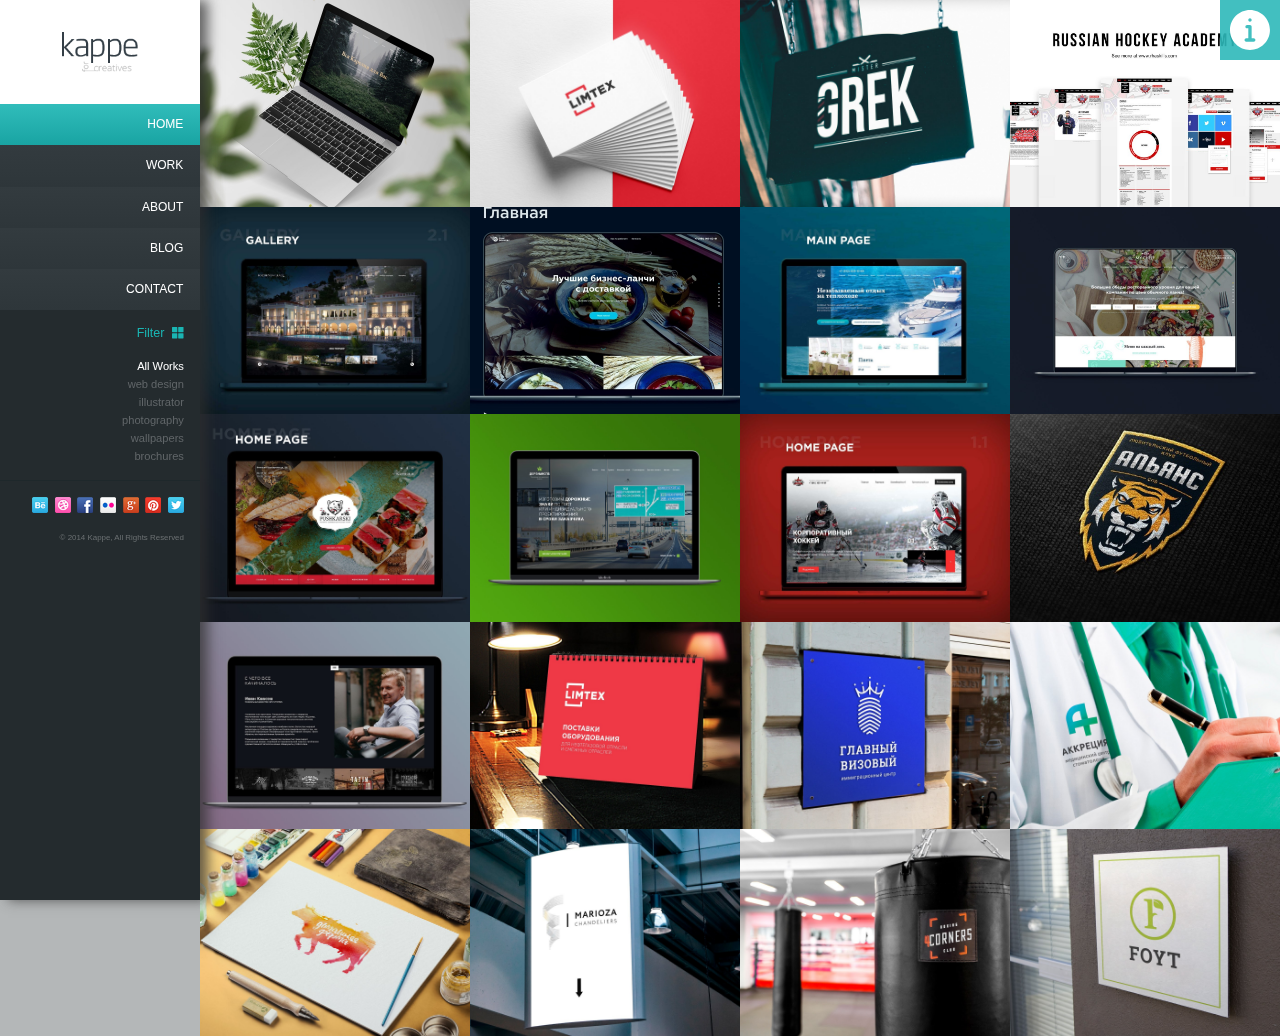
==== commit 2d471108: "add compressed pictures and add they to template" ====
--- a/index.html
+++ b/index.html
@@ -116,7 +116,7 @@
            
             <div class="work_box">
                
-                <img src="img/Works/01_Karelia_Nord/01.jpg" alt="">
+                <img src="works/01-min.jpg" alt="">
                 
                 <a href="#">
                     <h2>Cool App Design</h2>
@@ -132,7 +132,7 @@
                 
             <div class="work_box">
                
-                <img src="img/Works/02_Mr_Greek/01.jpg" alt="">
+                <img src="works/02-min.jpg" alt="">
                 
                 <a href="#">
                     <h2>Cool App Design</h2>
@@ -148,7 +148,7 @@
                 
             <div class="work_box">
                
-                <img src="img/Works/03_Russian_Hockey_Academy/01.jpg" alt="">
+                <img src="works/03-min.jpg" alt="">
                 
                 <a href="#">
                     <h2>Cool App Design</h2>
@@ -164,7 +164,7 @@
                 
             <div class="work_box">
                
-                <img src="img/Works/04_GK_Portofino/01.jpg" alt="">
+                <img src="works/04-min.jpg" alt="">
                 
                 <a href="#">
                     <h2>Cool App Design</h2>
@@ -180,7 +180,7 @@
                 
             <div class="work_box">
                
-                <img src="img/Works/05_True_Delivery/01.jpg" alt="">
+                <img src="works/05-min.jpg" alt="">
                 
                 <a href="#">
                     <h2>Cool App Design</h2>
@@ -196,7 +196,7 @@
                 
             <div class="work_box">
                
-                <img src="img/Works/06_River_Line/01.jpg" alt="">
+                <img src="works/06-min.jpg" alt="">
                 
                 <a href="#">
                     <h2>Cool App Design</h2>
@@ -212,7 +212,7 @@
                 
             <div class="work_box">
                
-                <img src="img/Works/07_My_Cheff/01.jpg" alt="">
+                <img src="works/07-min.jpg" alt="">
                 
                 <a href="#">
                     <h2>Cool App Design</h2>
@@ -228,7 +228,7 @@
                 
             <div class="work_box">
                
-                <img src="img/Works/08_Pushkarski/01.jpg" alt="">
+                <img src="works/08-min.jpg" alt="">
                 
                 <a href="#">
                     <h2>Cool App Design</h2>
@@ -244,7 +244,7 @@
                 
             <div class="work_box">
                
-                <img src="img/Works/09_Dor/01.jpg" alt="">
+                <img src="works/09-min.jpg" alt="">
                 
                 <a href="#">
                     <h2>Cool App Design</h2>
@@ -260,7 +260,7 @@
                 
             <div class="work_box">
                
-                <img src="img/Works/10_Red_Star/01.jpg" alt="">
+                <img src="works/10-min.jpg" alt="">
                 
                 <a href="#">
                     <h2>Cool App Design</h2>
@@ -276,7 +276,7 @@
                 
             <div class="work_box">
                
-                <img src="img/Works/11_Al/01.jpg" alt="">
+                <img src="works/11-min.jpg" alt="">
                 
                 <a href="#">
                     <h2>Cool App Design</h2>
@@ -292,7 +292,7 @@
                 
             <div class="work_box">
                
-                <img src="img/Works/12_Stories/01.jpg" alt="">
+                <img src="works/12-min.jpg" alt="">
                 
                 <a href="#">
                     <h2>Cool App Design</h2>
@@ -308,7 +308,7 @@
                 
             <div class="work_box">
                
-                <img src="img/Works/13_Limtex/01.jpg" alt="">
+                <img src="works/13-min.jpg" alt="">
                 
                 <a href="#">
                     <h2>Cool App Design</h2>
@@ -324,7 +324,7 @@
                 
             <div class="work_box">
                
-                <img src="img/Works/14_Step_up/01.jpg" alt="">
+                <img src="works/14-min.jpg" alt="">
                 
                 <a href="#">
                     <h2>Cool App Design</h2>
@@ -340,7 +340,7 @@
                 
             <div class="work_box">
                
-                <img src="img/Works/15_main_visa/01.jpg" alt="">
+                <img src="works/15-min.jpg" alt="">
                 
                 <a href="#">
                     <h2>Cool App Design</h2>
@@ -356,7 +356,7 @@
                 
             <div class="work_box">
                
-                <img src="img/Works/16_accre/01.jpg" alt="">
+                <img src="works/16-min.jpg" alt="">
                 
                 <a href="#">
                     <h2>Cool App Design</h2>
@@ -372,7 +372,7 @@
                 
             <div class="work_box">
                
-                <img src="img/Works/17_ferma/01.jpg" alt="">
+                <img src="works/17-min.jpg" alt="">
                 
                 <a href="#">
                     <h2>Cool App Design</h2>
@@ -388,7 +388,7 @@
                 
             <div class="work_box">
                
-                <img src="img/Works/18_Marioza/01.jpg" alt="">
+                <img src="works/18-min.jpg" alt="">
                 
                 <a href="#">
                     <h2>Cool App Design</h2>
@@ -404,7 +404,7 @@
                 
             <div class="work_box">
                
-                <img src="img/Works/19_4corners/01.jpg" alt="">
+                <img src="works/19-min.jpg" alt="">
                 
                 <a href="#">
                     <h2>Cool App Design</h2>
@@ -420,7 +420,7 @@
                 
             <div class="work_box">
                
-                <img src="img/Works/20_Foyt/01.jpg" alt="">
+                <img src="works/20-min.jpg" alt="">
                 
                 <a href="#">
                     <h2>Cool App Design</h2>
